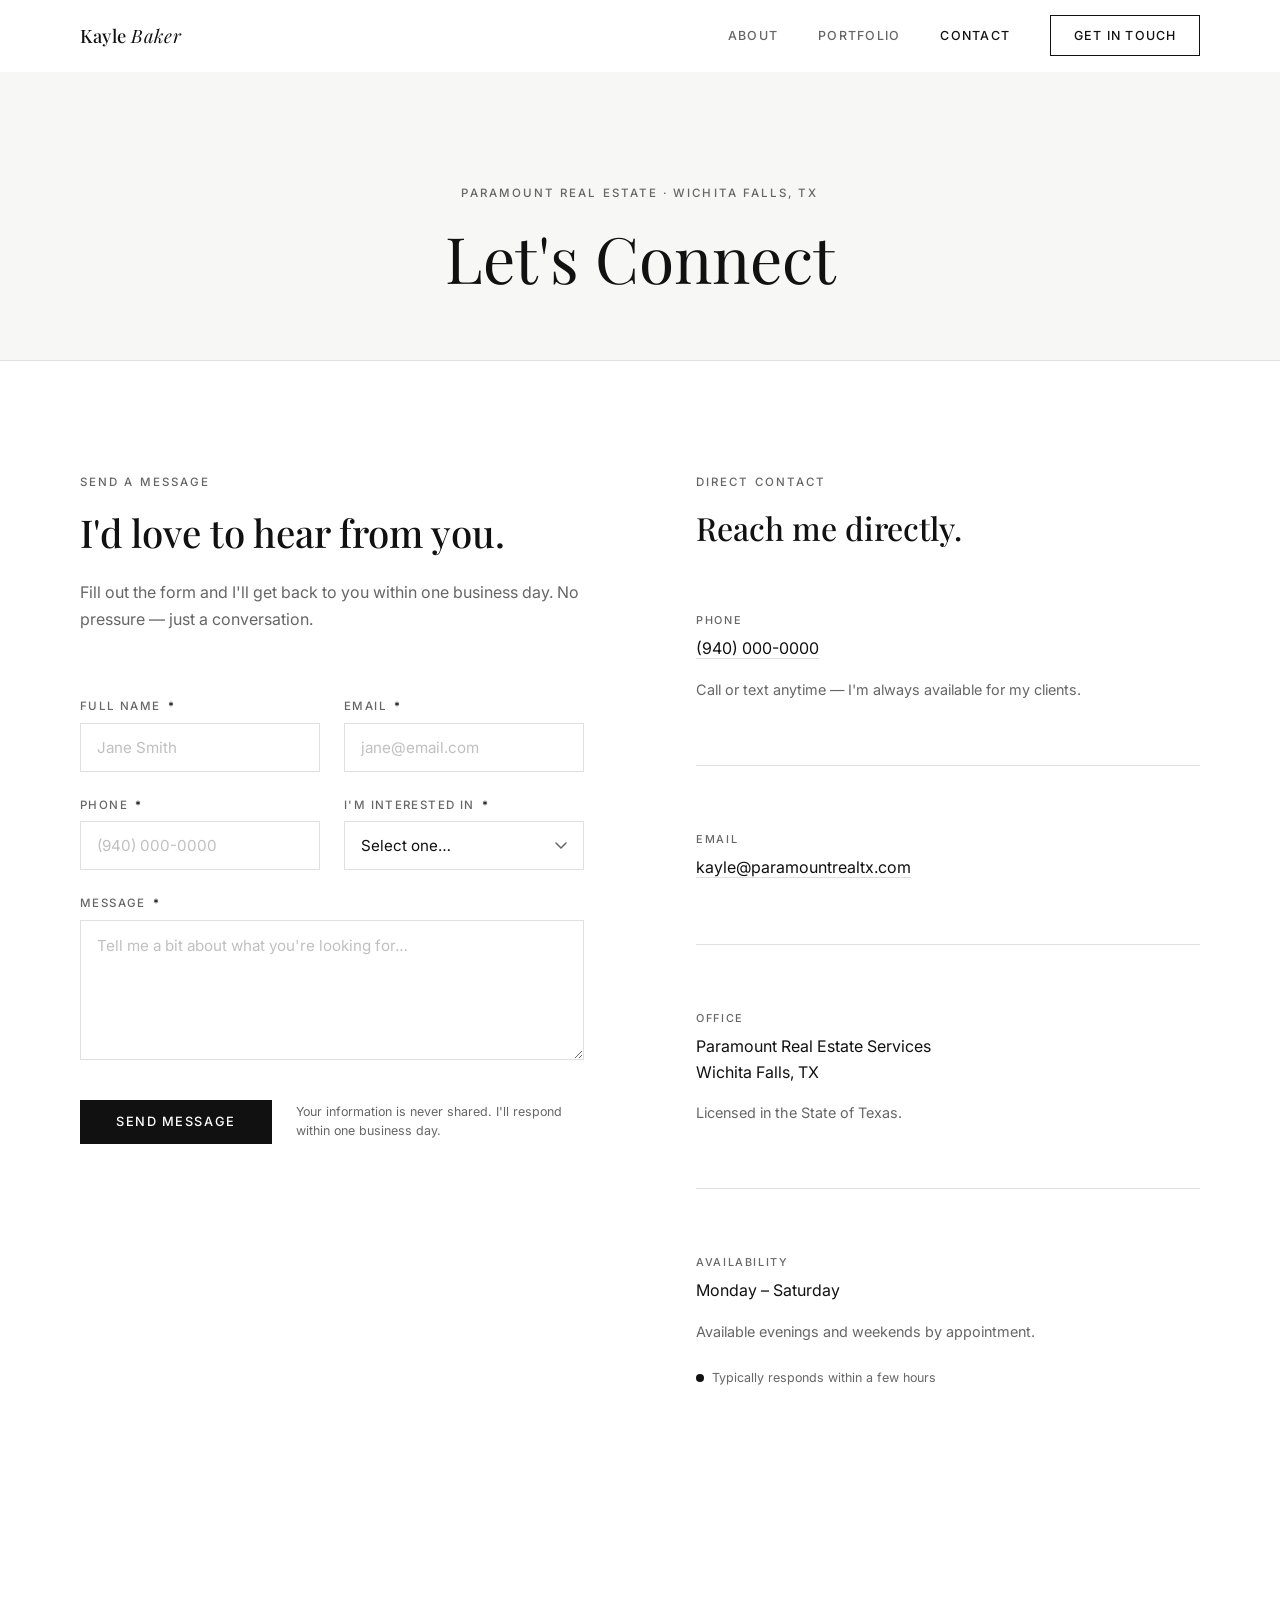
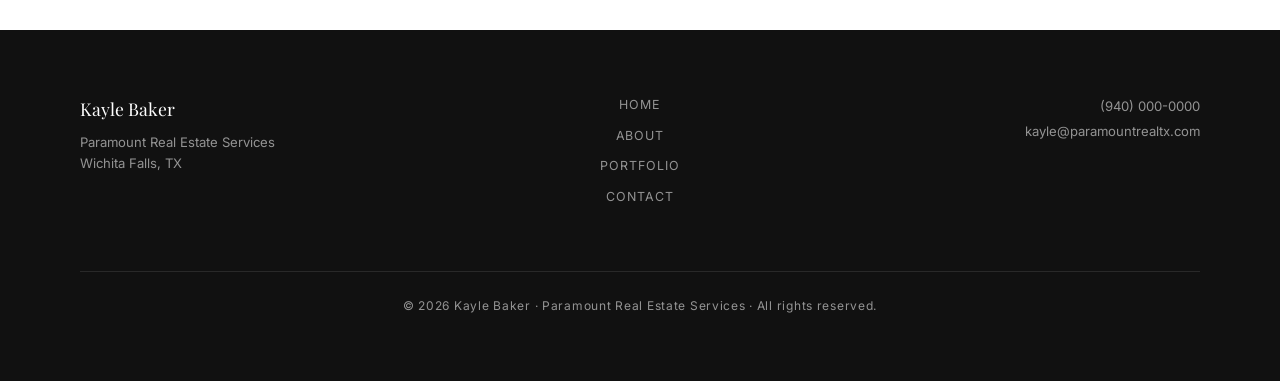
==== contact/index.html @ 00c6275a "Initial commit — Kayle Baker real estate portfolio site" ====
<!DOCTYPE html>
<html lang="en">
<head>
  <meta charset="UTF-8">
  <meta name="viewport" content="width=device-width, initial-scale=1.0">
  <title>Contact Kayle Baker — Real Estate Agent | Wichita Falls, TX</title>
  <meta name="description" content="Get in touch with Kayle Baker at Paramount Real Estate Services. Buying, selling, or just curious — reach out today.">
  <link rel="canonical" href="https://kaylebaker.com/contact/">

  <!-- Open Graph -->
  <meta property="og:type" content="website">
  <meta property="og:url" content="https://kaylebaker.com/contact/">
  <meta property="og:title" content="Contact Kayle Baker — Wichita Falls Real Estate">
  <meta property="og:description" content="Get in touch — buying, selling, or just exploring.">
  <meta property="og:image" content="https://kaylebaker.com/images/og-image.jpg">
  <meta name="twitter:card" content="summary_large_image">

  <!-- Fonts -->
  <link rel="preconnect" href="https://fonts.googleapis.com">
  <link rel="preconnect" href="https://fonts.gstatic.com" crossorigin>

  <!-- Styles -->
  <link rel="stylesheet" href="/styles.css">
  <link rel="stylesheet" href="contact.css">
</head>
<body>

  <!-- ── Navigation ─────────────────────────────────────── -->
  <nav class="nav" id="nav" role="navigation" aria-label="Main navigation">
    <div class="nav-inner">
      <a href="/" class="nav-logo">Kayle <span>Baker</span></a>
      <div class="nav-links" id="navLinks">
        <a href="/about/">About</a>
        <a href="/portfolio/">Portfolio</a>
        <a href="/contact/" class="active" aria-current="page">Contact</a>
        <a href="/contact/" class="nav-cta active">Get in Touch</a>
      </div>
      <button class="nav-toggle" id="navToggle" aria-label="Toggle navigation" aria-expanded="false" aria-controls="navLinks">
        <span></span>
        <span></span>
        <span></span>
      </button>
    </div>
  </nav>

  <main>

    <!-- ── Page Hero ──────────────────────────────────────── -->
    <header class="page-hero">
      <div class="container">
        <p class="eyebrow">Paramount Real Estate · Wichita Falls, TX</p>
        <h1>Let's Connect</h1>
      </div>
    </header>

    <!-- ── Contact Section ────────────────────────────────── -->
    <section class="contact-section" aria-label="Contact form and information">
      <div class="container">
        <div class="contact-grid">

          <!-- ── Form ─────────────────────────────────────── -->
          <div class="contact-form-wrap">
            <p class="eyebrow">Send a Message</p>
            <h2>I'd love to hear from you.</h2>
            <p class="form-intro">
              Fill out the form and I'll get back to you within one business day.
              No pressure — just a conversation.
            </p>

            <!--
              FORMSPREE SETUP:
              1. Create a free account at https://formspree.io
              2. Create a new form and copy your Form ID
              3. Replace YOUR_FORM_ID below with your actual ID
                 Example: https://formspree.io/f/xpzvgkdo
            -->
            <form
              class="contact-form"
              id="contactForm"
              action="https://formspree.io/f/YOUR_FORM_ID"
              method="POST"
              novalidate
            >

              <!-- Honeypot — bots fill this, humans don't see it -->
              <div class="form-honeypot" aria-hidden="true">
                <input type="text" name="_gotcha" tabindex="-1" autocomplete="off">
              </div>

              <!-- Redirect after submission (optional) -->
              <input type="hidden" name="_next" value="https://kaylebaker.com/contact/?sent=true">

              <!-- Name + Email -->
              <div class="form-row">
                <div class="form-field">
                  <label for="name">
                    Full Name <span class="required-mark" aria-hidden="true">*</span>
                  </label>
                  <input
                    type="text"
                    id="name"
                    name="name"
                    autocomplete="name"
                    placeholder="Jane Smith"
                    required
                    data-crm="contact_name"
                  >
                </div>
                <div class="form-field">
                  <label for="email">
                    Email <span class="required-mark" aria-hidden="true">*</span>
                  </label>
                  <input
                    type="email"
                    id="email"
                    name="email"
                    autocomplete="email"
                    placeholder="jane@email.com"
                    required
                    data-crm="contact_email"
                  >
                </div>
              </div>

              <!-- Phone + Inquiry Type -->
              <div class="form-row">
                <div class="form-field">
                  <label for="phone">
                    Phone <span class="required-mark" aria-hidden="true">*</span>
                  </label>
                  <input
                    type="tel"
                    id="phone"
                    name="phone"
                    autocomplete="tel"
                    placeholder="(940) 000-0000"
                    required
                    data-crm="contact_phone"
                  >
                </div>
                <div class="form-field">
                  <label for="inquiry">
                    I'm interested in <span class="required-mark" aria-hidden="true">*</span>
                  </label>
                  <select
                    id="inquiry"
                    name="inquiry_type"
                    required
                    data-crm="inquiry_type"
                  >
                    <option value="" disabled selected>Select one…</option>
                    <option value="buying">Buying a Home</option>
                    <option value="selling">Selling a Home</option>
                    <option value="both">Buying &amp; Selling</option>
                    <option value="general">General Question</option>
                  </select>
                </div>
              </div>

              <!-- Message -->
              <div class="form-field">
                <label for="message">
                  Message <span class="required-mark" aria-hidden="true">*</span>
                </label>
                <textarea
                  id="message"
                  name="message"
                  placeholder="Tell me a bit about what you're looking for…"
                  required
                  data-crm="inquiry_message"
                ></textarea>
              </div>

              <!-- Submit -->
              <div class="form-submit">
                <button type="submit" class="btn btn--filled">Send Message</button>
                <p class="form-note">
                  Your information is never shared. I'll respond within one business day.
                </p>
              </div>

            </form>

            <!-- Success state (shown via JS after redirect param) -->
            <div class="form-success" id="formSuccess" role="alert" aria-live="polite">
              <h3>Message Sent!</h3>
              <p>Thanks for reaching out. I'll be in touch within one business day.</p>
            </div>
          </div>

          <!-- ── Info Side ─────────────────────────────────── -->
          <aside class="contact-info" aria-label="Contact information">
            <p class="eyebrow">Direct Contact</p>
            <h2>Reach me directly.</h2>

            <div class="info-block">
              <span class="info-label">Phone</span>
              <div class="info-value">
                <!-- Replace with Kayle's real number -->
                <a href="tel:+19400000000">(940) 000-0000</a>
              </div>
              <p>Call or text anytime — I'm always available for my clients.</p>
            </div>

            <div class="info-block">
              <span class="info-label">Email</span>
              <div class="info-value">
                <!-- Replace with Kayle's real email -->
                <a href="mailto:kayle@paramountrealtx.com">kayle@paramountrealtx.com</a>
              </div>
            </div>

            <div class="info-block">
              <span class="info-label">Office</span>
              <div class="info-value">
                Paramount Real Estate Services<br>
                <!-- Replace with office address -->
                Wichita Falls, TX
              </div>
              <p>Licensed in the State of Texas.</p>
            </div>

            <div class="info-block">
              <span class="info-label">Availability</span>
              <div class="info-value">Monday – Saturday</div>
              <p>Available evenings and weekends by appointment.</p>
              <div class="response-badge">Typically responds within a few hours</div>
            </div>

          </aside>

        </div>
      </div>
    </section>

  </main>

  <!-- ── Footer ─────────────────────────────────────────────── -->
  <footer class="footer" role="contentinfo">
    <div class="container">
      <div class="footer-inner">
        <div class="footer-brand">
          <div class="footer-logo">Kayle Baker</div>
          <p>Paramount Real Estate Services<br>Wichita Falls, TX</p>
        </div>
        <nav class="footer-nav" aria-label="Footer navigation">
          <a href="/">Home</a>
          <a href="/about/">About</a>
          <a href="/portfolio/">Portfolio</a>
          <a href="/contact/">Contact</a>
        </nav>
        <div class="footer-contact">
          <a href="tel:+19400000000">(940) 000-0000</a><br>
          <a href="mailto:kayle@paramountrealtx.com">kayle@paramountrealtx.com</a>
        </div>
      </div>
      <div class="footer-bottom">
        <p>&copy; <span id="year"></span> Kayle Baker · Paramount Real Estate Services · All rights reserved.</p>
      </div>
    </div>
  </footer>

  <script>
    document.getElementById('year').textContent = new Date().getFullYear();

    const nav = document.getElementById('nav');
    const navToggle = document.getElementById('navToggle');
    const navLinks = document.getElementById('navLinks');

    navToggle.addEventListener('click', () => {
      const isOpen = navLinks.classList.toggle('active');
      navToggle.setAttribute('aria-expanded', String(isOpen));
    });

    navLinks.querySelectorAll('a').forEach(link => {
      link.addEventListener('click', () => {
        navLinks.classList.remove('active');
        navToggle.setAttribute('aria-expanded', 'false');
      });
    });

    window.addEventListener('scroll', () => {
      nav.classList.toggle('scrolled', window.scrollY > 10);
    }, { passive: true });

    // Show success message if redirected back with ?sent=true
    const params = new URLSearchParams(window.location.search);
    if (params.get('sent') === 'true') {
      const form = document.getElementById('contactForm');
      const success = document.getElementById('formSuccess');
      if (form && success) {
        form.style.display = 'none';
        success.style.display = 'block';
      }
    }
  </script>

</body>
</html>
---- styles.css ----
/* ============================================================
   Kayle Baker Real Estate — Global Stylesheet
   Design: Black & white, Playfair Display + Inter, upscale
   ============================================================ */

/* ── Google Fonts ─────────────────────────────────────────── */
@import url('https://fonts.googleapis.com/css2?family=Playfair+Display:ital,wght@0,400;0,500;0,600;0,700;1,400;1,500&family=Inter:wght@300;400;500;600&display=swap');

/* ── Design Tokens ────────────────────────────────────────── */
:root {
  --color-bg:        #ffffff;
  --color-bg-alt:    #f7f7f5;
  --color-bg-dark:   #111111;
  --color-text:      #111111;
  --color-text-muted: #666666;
  --color-border:    #e0e0e0;
  --color-white:     #ffffff;

  --font-serif:  'Playfair Display', Georgia, serif;
  --font-sans:   'Inter', system-ui, sans-serif;

  --spacing-xs:  0.5rem;
  --spacing-sm:  1rem;
  --spacing-md:  1.5rem;
  --spacing-lg:  2.5rem;
  --spacing-xl:  4rem;
  --spacing-2xl: 7rem;

  --max-width:   1200px;
  --nav-height:  72px;

  --transition: 0.25s ease;
}

/* ── Reset ────────────────────────────────────────────────── */
*, *::before, *::after {
  box-sizing: border-box;
  margin: 0;
  padding: 0;
}

html {
  scroll-behavior: smooth;
  -webkit-text-size-adjust: 100%;
}

body {
  font-family: var(--font-sans);
  font-size: 1rem;
  line-height: 1.7;
  color: var(--color-text);
  background: var(--color-bg);
  -webkit-font-smoothing: antialiased;
}

img {
  max-width: 100%;
  display: block;
}

a {
  color: inherit;
  text-decoration: none;
}

ul { list-style: none; }

/* ── Typography ───────────────────────────────────────────── */
h1, h2, h3, h4 {
  font-family: var(--font-serif);
  font-weight: 500;
  line-height: 1.2;
}

.eyebrow {
  font-family: var(--font-sans);
  font-size: 0.72rem;
  font-weight: 500;
  letter-spacing: 0.18em;
  text-transform: uppercase;
  color: var(--color-text-muted);
}

.eyebrow--light {
  color: rgba(255,255,255,0.6);
}

/* ── Layout Helpers ───────────────────────────────────────── */
.container {
  width: 100%;
  max-width: var(--max-width);
  margin: 0 auto;
  padding: 0 var(--spacing-lg);
}

.section {
  padding: var(--spacing-2xl) 0;
}

.section--alt {
  background: var(--color-bg-alt);
}

.section--dark {
  background: var(--color-bg-dark);
  color: var(--color-white);
}

.thin-rule {
  border: none;
  border-top: 1px solid var(--color-border);
  margin: var(--spacing-xl) 0;
}

.thin-rule--dark {
  border-color: rgba(255,255,255,0.12);
}

/* ── Buttons ──────────────────────────────────────────────── */
.btn {
  display: inline-block;
  padding: 0.85rem 2.2rem;
  font-family: var(--font-sans);
  font-size: 0.8rem;
  font-weight: 500;
  letter-spacing: 0.12em;
  text-transform: uppercase;
  border: 1px solid currentColor;
  transition: background var(--transition), color var(--transition);
  cursor: pointer;
  text-align: center;
  background: transparent;
}

.btn--dark {
  color: var(--color-text);
  border-color: var(--color-text);
}

.btn--dark:hover {
  background: var(--color-text);
  color: var(--color-white);
}

.btn--light {
  color: var(--color-white);
  border-color: var(--color-white);
}

.btn--light:hover {
  background: var(--color-white);
  color: var(--color-text);
}

.btn--filled {
  background: var(--color-text);
  color: var(--color-white);
  border-color: var(--color-text);
}

.btn--filled:hover {
  background: transparent;
  color: var(--color-text);
}

/* ── Navigation ───────────────────────────────────────────── */
.nav {
  position: fixed;
  top: 0;
  left: 0;
  right: 0;
  z-index: 100;
  height: var(--nav-height);
  background: rgba(255,255,255,0.92);
  -webkit-backdrop-filter: blur(12px);
  backdrop-filter: blur(12px);
  border-bottom: 1px solid transparent;
  transition: border-color var(--transition), background var(--transition);
}

.nav.scrolled {
  border-bottom-color: var(--color-border);
}

.nav-inner {
  display: flex;
  align-items: center;
  justify-content: space-between;
  height: 100%;
  max-width: var(--max-width);
  margin: 0 auto;
  padding: 0 var(--spacing-lg);
}

.nav-logo {
  font-family: var(--font-serif);
  font-size: 1.15rem;
  font-weight: 500;
  letter-spacing: 0.03em;
  color: var(--color-text);
}

.nav-logo span {
  font-weight: 400;
  font-style: italic;
}

.nav-links {
  display: flex;
  align-items: center;
  gap: var(--spacing-lg);
}

.nav-links a {
  font-size: 0.78rem;
  font-weight: 500;
  letter-spacing: 0.1em;
  text-transform: uppercase;
  color: var(--color-text-muted);
  transition: color var(--transition);
}

.nav-links a:hover,
.nav-links a.active {
  color: var(--color-text);
}

.nav-cta {
  font-size: 0.75rem;
  font-weight: 500;
  letter-spacing: 0.12em;
  text-transform: uppercase;
  padding: 0.55rem 1.4rem;
  border: 1px solid var(--color-text);
  color: var(--color-text);
  transition: background var(--transition), color var(--transition);
}

.nav-cta:hover {
  background: var(--color-text);
  color: var(--color-white);
}

.nav-toggle {
  display: none;
  flex-direction: column;
  justify-content: space-between;
  width: 24px;
  height: 16px;
  background: none;
  border: none;
  cursor: pointer;
  padding: 0;
}

.nav-toggle span {
  display: block;
  height: 1px;
  width: 100%;
  background: var(--color-text);
  transition: transform var(--transition), opacity var(--transition);
}

/* ── Page Hero (subpages) ─────────────────────────────────── */
.page-hero {
  padding: calc(var(--nav-height) + var(--spacing-2xl)) 0 var(--spacing-xl);
  background: var(--color-bg-alt);
  border-bottom: 1px solid var(--color-border);
  text-align: center;
}

.page-hero .eyebrow {
  margin-bottom: var(--spacing-sm);
}

.page-hero h1 {
  font-size: clamp(2.5rem, 5vw, 4rem);
  font-weight: 400;
}

/* ── Footer ───────────────────────────────────────────────── */
.footer {
  background: var(--color-bg-dark);
  color: rgba(255,255,255,0.55);
  padding: var(--spacing-xl) 0;
  font-size: 0.82rem;
}

.footer-inner {
  display: grid;
  grid-template-columns: 1fr auto 1fr;
  align-items: start;
  gap: var(--spacing-xl);
}

.footer-brand .footer-logo {
  font-family: var(--font-serif);
  font-size: 1.1rem;
  color: var(--color-white);
  margin-bottom: var(--spacing-xs);
}

.footer-brand p {
  line-height: 1.6;
}

.footer-nav {
  display: flex;
  flex-direction: column;
  gap: 0.6rem;
  text-align: center;
}

.footer-nav a {
  color: rgba(255,255,255,0.55);
  font-size: 0.78rem;
  letter-spacing: 0.08em;
  text-transform: uppercase;
  transition: color var(--transition);
}

.footer-nav a:hover { color: var(--color-white); }

.footer-contact {
  text-align: right;
  line-height: 1.9;
}

.footer-contact a {
  color: rgba(255,255,255,0.55);
  transition: color var(--transition);
}

.footer-contact a:hover { color: var(--color-white); }

.footer-bottom {
  margin-top: var(--spacing-xl);
  padding-top: var(--spacing-md);
  border-top: 1px solid rgba(255,255,255,0.1);
  text-align: center;
  font-size: 0.75rem;
  letter-spacing: 0.06em;
}

/* ── Responsive ───────────────────────────────────────────── */
@media (max-width: 768px) {
  .container {
    padding: 0 var(--spacing-sm);
  }

  .section {
    padding: var(--spacing-xl) 0;
  }

  /* Nav mobile */
  .nav-toggle {
    display: flex;
  }

  .nav-links {
    display: none;
    position: fixed;
    top: var(--nav-height);
    left: 0;
    right: 0;
    background: var(--color-bg);
    flex-direction: column;
    align-items: center;
    gap: 0;
    border-bottom: 1px solid var(--color-border);
    padding: var(--spacing-md) 0;
  }

  .nav-links.active {
    display: flex;
  }

  .nav-links a,
  .nav-cta {
    padding: var(--spacing-sm) var(--spacing-lg);
    width: 100%;
    text-align: center;
  }

  /* Footer mobile */
  .footer-inner {
    grid-template-columns: 1fr;
    text-align: center;
  }

  .footer-contact {
    text-align: center;
  }
}

@media (max-width: 480px) {
  :root {
    --spacing-2xl: 4rem;
    --spacing-xl: 2.5rem;
  }
}
---- contact/contact.css ----
/* ── Contact Page Styles ────────────────────────────────────── */

.contact-section {
  padding: var(--spacing-2xl) 0;
}

.contact-grid {
  display: grid;
  grid-template-columns: 1fr 1fr;
  gap: var(--spacing-2xl);
  align-items: start;
}

/* ── Form Side ──────────────────────────────────────────────── */
.contact-form-wrap .eyebrow {
  margin-bottom: var(--spacing-sm);
}

.contact-form-wrap h2 {
  font-size: clamp(1.8rem, 3vw, 2.6rem);
  margin-bottom: var(--spacing-md);
}

.contact-form-wrap .form-intro {
  color: var(--color-text-muted);
  margin-bottom: var(--spacing-xl);
}

/* Form layout */
.contact-form {
  display: flex;
  flex-direction: column;
  gap: var(--spacing-md);
}

.form-row {
  display: grid;
  grid-template-columns: 1fr 1fr;
  gap: var(--spacing-md);
}

.form-field {
  display: flex;
  flex-direction: column;
  gap: 0.4rem;
}

.form-field label {
  font-size: 0.72rem;
  font-weight: 500;
  letter-spacing: 0.12em;
  text-transform: uppercase;
  color: var(--color-text-muted);
}

.form-field label .required-mark {
  color: var(--color-text);
  margin-left: 0.2rem;
}

.form-field input,
.form-field select,
.form-field textarea {
  width: 100%;
  padding: 0.85rem 1rem;
  font-family: var(--font-sans);
  font-size: 0.95rem;
  color: var(--color-text);
  background: var(--color-bg);
  border: 1px solid var(--color-border);
  border-radius: 0;
  outline: none;
  transition: border-color var(--transition);
  appearance: none;
  -webkit-appearance: none;
}

.form-field input:focus,
.form-field select:focus,
.form-field textarea:focus {
  border-color: var(--color-text);
}

.form-field input::placeholder,
.form-field textarea::placeholder {
  color: #c0c0c0;
}

.form-field select {
  background-image: url("data:image/svg+xml,%3Csvg xmlns='http://www.w3.org/2000/svg' width='12' height='8' viewBox='0 0 12 8'%3E%3Cpath d='M1 1l5 5 5-5' stroke='%23666' stroke-width='1.5' fill='none' stroke-linecap='round'/%3E%3C/svg%3E");
  background-repeat: no-repeat;
  background-position: right 1rem center;
  padding-right: 2.5rem;
  cursor: pointer;
}

.form-field textarea {
  min-height: 140px;
  resize: vertical;
  line-height: 1.6;
}

/* Honeypot — hidden from users */
.form-honeypot {
  display: none;
  visibility: hidden;
  position: absolute;
  left: -9999px;
}

.form-submit {
  display: flex;
  align-items: center;
  gap: var(--spacing-md);
  padding-top: var(--spacing-sm);
}

.form-submit .btn {
  flex-shrink: 0;
}

.form-note {
  font-size: 0.78rem;
  color: var(--color-text-muted);
  line-height: 1.5;
}

/* Success message (shown after submit) */
.form-success {
  display: none;
  padding: var(--spacing-xl);
  border: 1px solid var(--color-border);
  text-align: center;
  background: var(--color-bg-alt);
}

.form-success h3 {
  font-size: 1.5rem;
  margin-bottom: var(--spacing-sm);
}

.form-success p {
  color: var(--color-text-muted);
}

/* ── Info Side ──────────────────────────────────────────────── */
.contact-info {
  position: sticky;
  top: calc(var(--nav-height) + var(--spacing-lg));
}

.contact-info .eyebrow {
  margin-bottom: var(--spacing-sm);
}

.contact-info h2 {
  font-size: clamp(1.4rem, 2.5vw, 2rem);
  margin-bottom: var(--spacing-xl);
}

.info-block {
  margin-bottom: var(--spacing-xl);
  padding-bottom: var(--spacing-xl);
  border-bottom: 1px solid var(--color-border);
}

.info-block:last-child {
  border-bottom: none;
}

.info-label {
  font-size: 0.68rem;
  font-weight: 500;
  letter-spacing: 0.15em;
  text-transform: uppercase;
  color: var(--color-text-muted);
  display: block;
  margin-bottom: 0.4rem;
}

.info-value {
  font-size: 1rem;
  color: var(--color-text);
  line-height: 1.6;
}

.info-value a {
  color: var(--color-text);
  border-bottom: 1px solid var(--color-border);
  transition: border-color var(--transition);
}

.info-value a:hover {
  border-bottom-color: var(--color-text);
}

.info-block p {
  color: var(--color-text-muted);
  font-size: 0.9rem;
  margin-top: var(--spacing-sm);
  line-height: 1.6;
}

/* Response time badge */
.response-badge {
  display: inline-flex;
  align-items: center;
  gap: 0.5rem;
  font-size: 0.78rem;
  color: var(--color-text-muted);
  margin-top: var(--spacing-md);
}

.response-badge::before {
  content: '';
  display: block;
  width: 8px;
  height: 8px;
  border-radius: 50%;
  background: #111;
  flex-shrink: 0;
}

/* ── Responsive ─────────────────────────────────────────────── */
@media (max-width: 768px) {
  .contact-grid {
    grid-template-columns: 1fr;
    gap: var(--spacing-xl);
  }

  .contact-info {
    position: static;
    order: -1;
    padding-bottom: var(--spacing-xl);
    border-bottom: 1px solid var(--color-border);
  }

  .form-row {
    grid-template-columns: 1fr;
  }
}
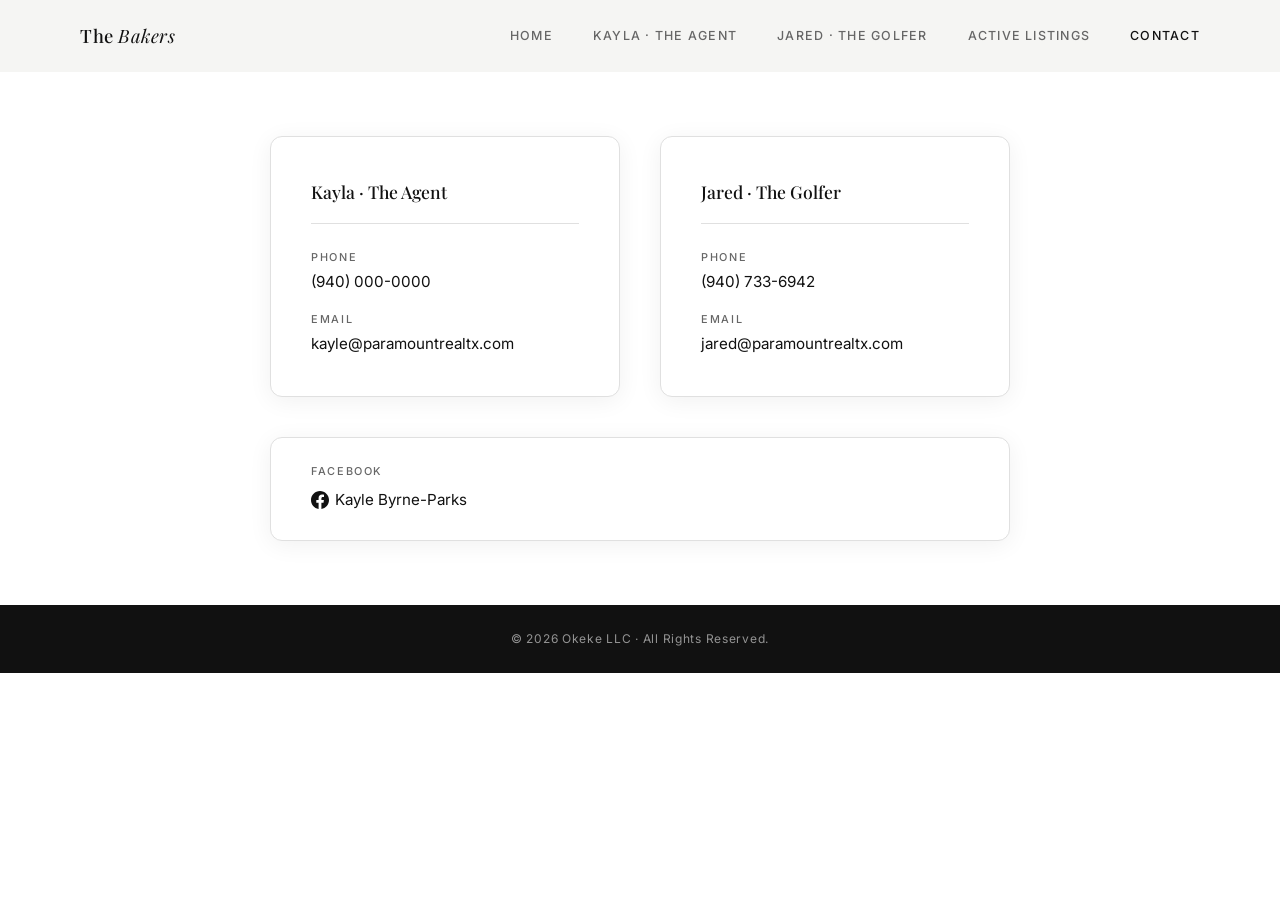
==== commit 80e4d355: "Update site content, add Jared page, and refine homepage - Add Jared Baker profile page (/jared/) wi" ====
--- a/contact/index.html
+++ b/contact/index.html
@@ -20,20 +20,21 @@
   <link rel="preconnect" href="https://fonts.gstatic.com" crossorigin>
 
   <!-- Styles -->
-  <link rel="stylesheet" href="/styles.css">
-  <link rel="stylesheet" href="contact.css">
+  <link rel="stylesheet" href="/styles.css?v=4">
+  <link rel="stylesheet" href="contact.css?v=4">
 </head>
 <body>
 
   <!-- ── Navigation ─────────────────────────────────────── -->
   <nav class="nav" id="nav" role="navigation" aria-label="Main navigation">
     <div class="nav-inner">
-      <a href="/" class="nav-logo">Kayle <span>Baker</span></a>
+      <a href="/" class="nav-logo">The <span>Bakers</span></a>
       <div class="nav-links" id="navLinks">
-        <a href="/about/">About</a>
-        <a href="/portfolio/">Portfolio</a>
-        <a href="/contact/" class="active" aria-current="page">Contact</a>
-        <a href="/contact/" class="nav-cta active">Get in Touch</a>
+        <a href="/">Home</a>
+        <a href="/about/#kayla">Kayla · The Agent</a>
+        <a href="/jared/">Jared · The Golfer</a>
+        <a href="/portfolio/">Active Listings</a>
+        <a href="/contact/" class="active">Contact</a>
       </div>
       <button class="nav-toggle" id="navToggle" aria-label="Toggle navigation" aria-expanded="false" aria-controls="navLinks">
         <span></span>
@@ -45,191 +46,54 @@
 
   <main>
 
-    <!-- ── Page Hero ──────────────────────────────────────── -->
-    <header class="page-hero">
+    <!-- ── Contact Section ────────────────────────────────── -->
+    <section class="contact-section" aria-label="Contact information">
       <div class="container">
-        <p class="eyebrow">Paramount Real Estate · Wichita Falls, TX</p>
-        <h1>Let's Connect</h1>
-      </div>
-    </header>
 
-    <!-- ── Contact Section ────────────────────────────────── -->
-    <section class="contact-section" aria-label="Contact form and information">
-      <div class="container">
-        <div class="contact-grid">
 
-          <!-- ── Form ─────────────────────────────────────── -->
-          <div class="contact-form-wrap">
-            <p class="eyebrow">Send a Message</p>
-            <h2>I'd love to hear from you.</h2>
-            <p class="form-intro">
-              Fill out the form and I'll get back to you within one business day.
-              No pressure — just a conversation.
-            </p>
+        <div class="contact-people">
 
-            <!--
-              FORMSPREE SETUP:
-              1. Create a free account at https://formspree.io
-              2. Create a new form and copy your Form ID
-              3. Replace YOUR_FORM_ID below with your actual ID
-                 Example: https://formspree.io/f/xpzvgkdo
-            -->
-            <form
-              class="contact-form"
-              id="contactForm"
-              action="https://formspree.io/f/YOUR_FORM_ID"
-              method="POST"
-              novalidate
-            >
-
-              <!-- Honeypot — bots fill this, humans don't see it -->
-              <div class="form-honeypot" aria-hidden="true">
-                <input type="text" name="_gotcha" tabindex="-1" autocomplete="off">
-              </div>
-
-              <!-- Redirect after submission (optional) -->
-              <input type="hidden" name="_next" value="https://kaylebaker.com/contact/?sent=true">
-
-              <!-- Name + Email -->
-              <div class="form-row">
-                <div class="form-field">
-                  <label for="name">
-                    Full Name <span class="required-mark" aria-hidden="true">*</span>
-                  </label>
-                  <input
-                    type="text"
-                    id="name"
-                    name="name"
-                    autocomplete="name"
-                    placeholder="Jane Smith"
-                    required
-                    data-crm="contact_name"
-                  >
-                </div>
-                <div class="form-field">
-                  <label for="email">
-                    Email <span class="required-mark" aria-hidden="true">*</span>
-                  </label>
-                  <input
-                    type="email"
-                    id="email"
-                    name="email"
-                    autocomplete="email"
-                    placeholder="jane@email.com"
-                    required
-                    data-crm="contact_email"
-                  >
-                </div>
-              </div>
-
-              <!-- Phone + Inquiry Type -->
-              <div class="form-row">
-                <div class="form-field">
-                  <label for="phone">
-                    Phone <span class="required-mark" aria-hidden="true">*</span>
-                  </label>
-                  <input
-                    type="tel"
-                    id="phone"
-                    name="phone"
-                    autocomplete="tel"
-                    placeholder="(940) 000-0000"
-                    required
-                    data-crm="contact_phone"
-                  >
-                </div>
-                <div class="form-field">
-                  <label for="inquiry">
-                    I'm interested in <span class="required-mark" aria-hidden="true">*</span>
-                  </label>
-                  <select
-                    id="inquiry"
-                    name="inquiry_type"
-                    required
-                    data-crm="inquiry_type"
-                  >
-                    <option value="" disabled selected>Select one…</option>
-                    <option value="buying">Buying a Home</option>
-                    <option value="selling">Selling a Home</option>
-                    <option value="both">Buying &amp; Selling</option>
-                    <option value="general">General Question</option>
-                  </select>
-                </div>
-              </div>
-
-              <!-- Message -->
-              <div class="form-field">
-                <label for="message">
-                  Message <span class="required-mark" aria-hidden="true">*</span>
-                </label>
-                <textarea
-                  id="message"
-                  name="message"
-                  placeholder="Tell me a bit about what you're looking for…"
-                  required
-                  data-crm="inquiry_message"
-                ></textarea>
-              </div>
-
-              <!-- Submit -->
-              <div class="form-submit">
-                <button type="submit" class="btn btn--filled">Send Message</button>
-                <p class="form-note">
-                  Your information is never shared. I'll respond within one business day.
-                </p>
-              </div>
-
-            </form>
-
-            <!-- Success state (shown via JS after redirect param) -->
-            <div class="form-success" id="formSuccess" role="alert" aria-live="polite">
-              <h3>Message Sent!</h3>
-              <p>Thanks for reaching out. I'll be in touch within one business day.</p>
+          <!-- Kayla -->
+          <div class="contact-card">
+            <p class="contact-card-name">Kayla · The Agent</p>
+            <div class="info-block">
+              <span class="info-label">Phone</span>
+              <div class="info-value"><a href="tel:+19400000000">(940) 000-0000</a></div>
+            </div>
+            <div class="info-block">
+              <span class="info-label">Email</span>
+              <div class="info-value"><a href="mailto:kayle@paramountrealtx.com">kayle@paramountrealtx.com</a></div>
             </div>
           </div>
 
-          <!-- ── Info Side ─────────────────────────────────── -->
-          <aside class="contact-info" aria-label="Contact information">
-            <p class="eyebrow">Direct Contact</p>
-            <h2>Reach me directly.</h2>
-
+          <!-- Jared -->
+          <div class="contact-card">
+            <p class="contact-card-name">Jared · The Golfer</p>
             <div class="info-block">
               <span class="info-label">Phone</span>
-              <div class="info-value">
-                <!-- Replace with Kayle's real number -->
-                <a href="tel:+19400000000">(940) 000-0000</a>
-              </div>
-              <p>Call or text anytime — I'm always available for my clients.</p>
+              <div class="info-value"><a href="tel:+19407336942">(940) 733-6942</a></div>
             </div>
-
             <div class="info-block">
               <span class="info-label">Email</span>
-              <div class="info-value">
-                <!-- Replace with Kayle's real email -->
-                <a href="mailto:kayle@paramountrealtx.com">kayle@paramountrealtx.com</a>
-              </div>
+              <div class="info-value"><a href="mailto:jared@paramountrealtx.com">jared@paramountrealtx.com</a></div>
             </div>
-
-            <div class="info-block">
-              <span class="info-label">Office</span>
-              <div class="info-value">
-                Paramount Real Estate Services<br>
-                <!-- Replace with office address -->
-                Wichita Falls, TX
-              </div>
-              <p>Licensed in the State of Texas.</p>
-            </div>
-
-            <div class="info-block">
-              <span class="info-label">Availability</span>
-              <div class="info-value">Monday – Saturday</div>
-              <p>Available evenings and weekends by appointment.</p>
-              <div class="response-badge">Typically responds within a few hours</div>
-            </div>
-
-          </aside>
+          </div>
 
         </div>
+
+        <!-- Facebook -->
+        <div class="contact-facebook">
+          <span class="info-label">Facebook</span>
+          <div class="info-value" style="margin-top: var(--spacing-xs);">
+            <a href="https://www.facebook.com/p/Kayle-Byrne-Parks-Paramount-Real-Estate-Services-100083664566223/" target="_blank" rel="noopener noreferrer" class="facebook-link">
+              <svg xmlns="http://www.w3.org/2000/svg" width="18" height="18" viewBox="0 0 24 24" fill="currentColor" aria-hidden="true" style="vertical-align:middle; margin-right:0.4rem;">
+                <path d="M24 12.073C24 5.405 18.627 0 12 0S0 5.405 0 12.073C0 18.1 4.388 23.094 10.125 24v-8.437H7.078v-3.49h3.047V9.41c0-3.025 1.792-4.697 4.533-4.697 1.312 0 2.686.236 2.686.236v2.97h-1.513c-1.491 0-1.956.93-1.956 1.886v2.267h3.328l-.532 3.49h-2.796V24C19.612 23.094 24 18.1 24 12.073z"/>
+              </svg>
+              Kayle Byrne-Parks
+            </a>
+          </div>
+        </div>
+
       </div>
     </section>
 
@@ -238,31 +102,13 @@
   <!-- ── Footer ─────────────────────────────────────────────── -->
   <footer class="footer" role="contentinfo">
     <div class="container">
-      <div class="footer-inner">
-        <div class="footer-brand">
-          <div class="footer-logo">Kayle Baker</div>
-          <p>Paramount Real Estate Services<br>Wichita Falls, TX</p>
-        </div>
-        <nav class="footer-nav" aria-label="Footer navigation">
-          <a href="/">Home</a>
-          <a href="/about/">About</a>
-          <a href="/portfolio/">Portfolio</a>
-          <a href="/contact/">Contact</a>
-        </nav>
-        <div class="footer-contact">
-          <a href="tel:+19400000000">(940) 000-0000</a><br>
-          <a href="mailto:kayle@paramountrealtx.com">kayle@paramountrealtx.com</a>
-        </div>
-      </div>
       <div class="footer-bottom">
-        <p>&copy; <span id="year"></span> Kayle Baker · Paramount Real Estate Services · All rights reserved.</p>
+        <p>&copy; 2026 Okeke LLC · All Rights Reserved.</p>
       </div>
     </div>
   </footer>
 
   <script>
-    document.getElementById('year').textContent = new Date().getFullYear();
-
     const nav = document.getElementById('nav');
     const navToggle = document.getElementById('navToggle');
     const navLinks = document.getElementById('navLinks');
@@ -293,6 +139,7 @@
         success.style.display = 'block';
       }
     }
+
   </script>
 
 </body>
--- a/styles.css
+++ b/styles.css
@@ -126,6 +126,7 @@
   letter-spacing: 0.12em;
   text-transform: uppercase;
   border: 1px solid currentColor;
+  border-radius: 6px;
   transition: background var(--transition), color var(--transition);
   cursor: pointer;
   text-align: center;
@@ -171,7 +172,7 @@
   right: 0;
   z-index: 100;
   height: var(--nav-height);
-  background: rgba(255,255,255,0.92);
+  background: rgba(245,245,243,0.96);
   -webkit-backdrop-filter: blur(12px);
   backdrop-filter: blur(12px);
   border-bottom: 1px solid transparent;
@@ -282,63 +283,9 @@
 .footer {
   background: var(--color-bg-dark);
   color: rgba(255,255,255,0.55);
-  padding: var(--spacing-xl) 0;
-  font-size: 0.82rem;
-}
-
-.footer-inner {
-  display: grid;
-  grid-template-columns: 1fr auto 1fr;
-  align-items: start;
-  gap: var(--spacing-xl);
-}
-
-.footer-brand .footer-logo {
-  font-family: var(--font-serif);
-  font-size: 1.1rem;
-  color: var(--color-white);
-  margin-bottom: var(--spacing-xs);
-}
-
-.footer-brand p {
-  line-height: 1.6;
-}
-
-.footer-nav {
-  display: flex;
-  flex-direction: column;
-  gap: 0.6rem;
+  padding: var(--spacing-md) 0;
+  font-size: 0.75rem;
   text-align: center;
-}
-
-.footer-nav a {
-  color: rgba(255,255,255,0.55);
-  font-size: 0.78rem;
-  letter-spacing: 0.08em;
-  text-transform: uppercase;
-  transition: color var(--transition);
-}
-
-.footer-nav a:hover { color: var(--color-white); }
-
-.footer-contact {
-  text-align: right;
-  line-height: 1.9;
-}
-
-.footer-contact a {
-  color: rgba(255,255,255,0.55);
-  transition: color var(--transition);
-}
-
-.footer-contact a:hover { color: var(--color-white); }
-
-.footer-bottom {
-  margin-top: var(--spacing-xl);
-  padding-top: var(--spacing-md);
-  border-top: 1px solid rgba(255,255,255,0.1);
-  text-align: center;
-  font-size: 0.75rem;
   letter-spacing: 0.06em;
 }
 
@@ -382,15 +329,6 @@
     text-align: center;
   }
 
-  /* Footer mobile */
-  .footer-inner {
-    grid-template-columns: 1fr;
-    text-align: center;
-  }
-
-  .footer-contact {
-    text-align: center;
-  }
 }
 
 @media (max-width: 480px) {
--- a/contact/contact.css
+++ b/contact/contact.css
@@ -1,171 +1,55 @@
 /* ── Contact Page Styles ────────────────────────────────────── */
 
 .contact-section {
-  padding: var(--spacing-2xl) 0;
+  padding: calc(var(--nav-height) + var(--spacing-xl)) 0 var(--spacing-xl);
 }
 
-.contact-grid {
-  display: grid;
-  grid-template-columns: 1fr 1fr;
-  gap: var(--spacing-2xl);
-  align-items: start;
+.contact-header {
+  text-align: center;
+  margin-bottom: var(--spacing-xl);
 }
 
-/* ── Form Side ──────────────────────────────────────────────── */
-.contact-form-wrap .eyebrow {
+.contact-header .eyebrow {
   margin-bottom: var(--spacing-sm);
 }
 
-.contact-form-wrap h2 {
+.contact-header h2 {
   font-size: clamp(1.8rem, 3vw, 2.6rem);
-  margin-bottom: var(--spacing-md);
 }
 
-.contact-form-wrap .form-intro {
-  color: var(--color-text-muted);
-  margin-bottom: var(--spacing-xl);
+/* ── People Cards ───────────────────────────────────────────── */
+.contact-people {
+  display: grid;
+  grid-template-columns: 1fr 1fr;
+  gap: var(--spacing-lg);
+  max-width: 740px;
+  margin: 0 auto var(--spacing-lg);
 }
 
-/* Form layout */
-.contact-form {
-  display: flex;
-  flex-direction: column;
-  gap: var(--spacing-md);
+.contact-card {
+  background: #fff;
+  border: 1px solid var(--color-border);
+  border-radius: 12px;
+  padding: var(--spacing-lg);
+  box-shadow: 0 4px 24px rgba(0,0,0,0.06);
 }
 
-.form-row {
-  display: grid;
-  grid-template-columns: 1fr 1fr;
-  gap: var(--spacing-md);
-}
-
-.form-field {
-  display: flex;
-  flex-direction: column;
-  gap: 0.4rem;
-}
-
-.form-field label {
-  font-size: 0.72rem;
+.contact-card-name {
+  font-family: var(--font-serif);
+  font-size: 1.1rem;
   font-weight: 500;
-  letter-spacing: 0.12em;
-  text-transform: uppercase;
-  color: var(--color-text-muted);
-}
-
-.form-field label .required-mark {
-  color: var(--color-text);
-  margin-left: 0.2rem;
-}
-
-.form-field input,
-.form-field select,
-.form-field textarea {
-  width: 100%;
-  padding: 0.85rem 1rem;
-  font-family: var(--font-sans);
-  font-size: 0.95rem;
-  color: var(--color-text);
-  background: var(--color-bg);
-  border: 1px solid var(--color-border);
-  border-radius: 0;
-  outline: none;
-  transition: border-color var(--transition);
-  appearance: none;
-  -webkit-appearance: none;
-}
-
-.form-field input:focus,
-.form-field select:focus,
-.form-field textarea:focus {
-  border-color: var(--color-text);
-}
-
-.form-field input::placeholder,
-.form-field textarea::placeholder {
-  color: #c0c0c0;
-}
-
-.form-field select {
-  background-image: url("data:image/svg+xml,%3Csvg xmlns='http://www.w3.org/2000/svg' width='12' height='8' viewBox='0 0 12 8'%3E%3Cpath d='M1 1l5 5 5-5' stroke='%23666' stroke-width='1.5' fill='none' stroke-linecap='round'/%3E%3C/svg%3E");
-  background-repeat: no-repeat;
-  background-position: right 1rem center;
-  padding-right: 2.5rem;
-  cursor: pointer;
-}
-
-.form-field textarea {
-  min-height: 140px;
-  resize: vertical;
-  line-height: 1.6;
-}
-
-/* Honeypot — hidden from users */
-.form-honeypot {
-  display: none;
-  visibility: hidden;
-  position: absolute;
-  left: -9999px;
-}
-
-.form-submit {
-  display: flex;
-  align-items: center;
-  gap: var(--spacing-md);
-  padding-top: var(--spacing-sm);
-}
-
-.form-submit .btn {
-  flex-shrink: 0;
-}
-
-.form-note {
-  font-size: 0.78rem;
-  color: var(--color-text-muted);
-  line-height: 1.5;
-}
-
-/* Success message (shown after submit) */
-.form-success {
-  display: none;
-  padding: var(--spacing-xl);
-  border: 1px solid var(--color-border);
-  text-align: center;
-  background: var(--color-bg-alt);
-}
-
-.form-success h3 {
-  font-size: 1.5rem;
-  margin-bottom: var(--spacing-sm);
-}
-
-.form-success p {
-  color: var(--color-text-muted);
-}
-
-/* ── Info Side ──────────────────────────────────────────────── */
-.contact-info {
-  position: sticky;
-  top: calc(var(--nav-height) + var(--spacing-lg));
-}
-
-.contact-info .eyebrow {
-  margin-bottom: var(--spacing-sm);
-}
-
-.contact-info h2 {
-  font-size: clamp(1.4rem, 2.5vw, 2rem);
-  margin-bottom: var(--spacing-xl);
-}
-
-.info-block {
-  margin-bottom: var(--spacing-xl);
-  padding-bottom: var(--spacing-xl);
+  margin-bottom: var(--spacing-md);
+  padding-bottom: var(--spacing-sm);
   border-bottom: 1px solid var(--color-border);
 }
 
+/* ── Info Blocks ────────────────────────────────────────────── */
+.info-block {
+  margin-bottom: 1rem;
+}
+
 .info-block:last-child {
-  border-bottom: none;
+  margin-bottom: 0;
 }
 
 .info-label {
@@ -175,67 +59,54 @@
   text-transform: uppercase;
   color: var(--color-text-muted);
   display: block;
-  margin-bottom: 0.4rem;
+  margin-bottom: 0.3rem;
 }
 
 .info-value {
-  font-size: 1rem;
+  font-size: 0.95rem;
   color: var(--color-text);
-  line-height: 1.6;
+  line-height: 1.5;
 }
 
 .info-value a {
   color: var(--color-text);
-  border-bottom: 1px solid var(--color-border);
-  transition: border-color var(--transition);
+  transition: color var(--transition);
 }
 
 .info-value a:hover {
-  border-bottom-color: var(--color-text);
+  color: var(--color-text-muted);
 }
 
-.info-block p {
-  color: var(--color-text-muted);
-  font-size: 0.9rem;
-  margin-top: var(--spacing-sm);
-  line-height: 1.6;
+/* ── Facebook ───────────────────────────────────────────────── */
+.contact-facebook {
+  max-width: 740px;
+  margin: 0 auto;
+  background: #fff;
+  border: 1px solid var(--color-border);
+  border-radius: 12px;
+  padding: var(--spacing-md) var(--spacing-lg);
+  box-shadow: 0 4px 24px rgba(0,0,0,0.06);
 }
 
-/* Response time badge */
-.response-badge {
+.facebook-link {
   display: inline-flex;
   align-items: center;
-  gap: 0.5rem;
-  font-size: 0.78rem;
-  color: var(--color-text-muted);
-  margin-top: var(--spacing-md);
+  color: #1877F2;
+  transition: opacity var(--transition);
 }
 
-.response-badge::before {
-  content: '';
-  display: block;
-  width: 8px;
-  height: 8px;
-  border-radius: 50%;
-  background: #111;
-  flex-shrink: 0;
+.facebook-link:hover {
+  opacity: 0.75;
 }
 
 /* ── Responsive ─────────────────────────────────────────────── */
-@media (max-width: 768px) {
-  .contact-grid {
+@media (max-width: 600px) {
+  .contact-people {
     grid-template-columns: 1fr;
-    gap: var(--spacing-xl);
   }
 
-  .contact-info {
-    position: static;
-    order: -1;
-    padding-bottom: var(--spacing-xl);
-    border-bottom: 1px solid var(--color-border);
-  }
-
-  .form-row {
-    grid-template-columns: 1fr;
+  .contact-card,
+  .contact-facebook {
+    padding: var(--spacing-md);
   }
 }
